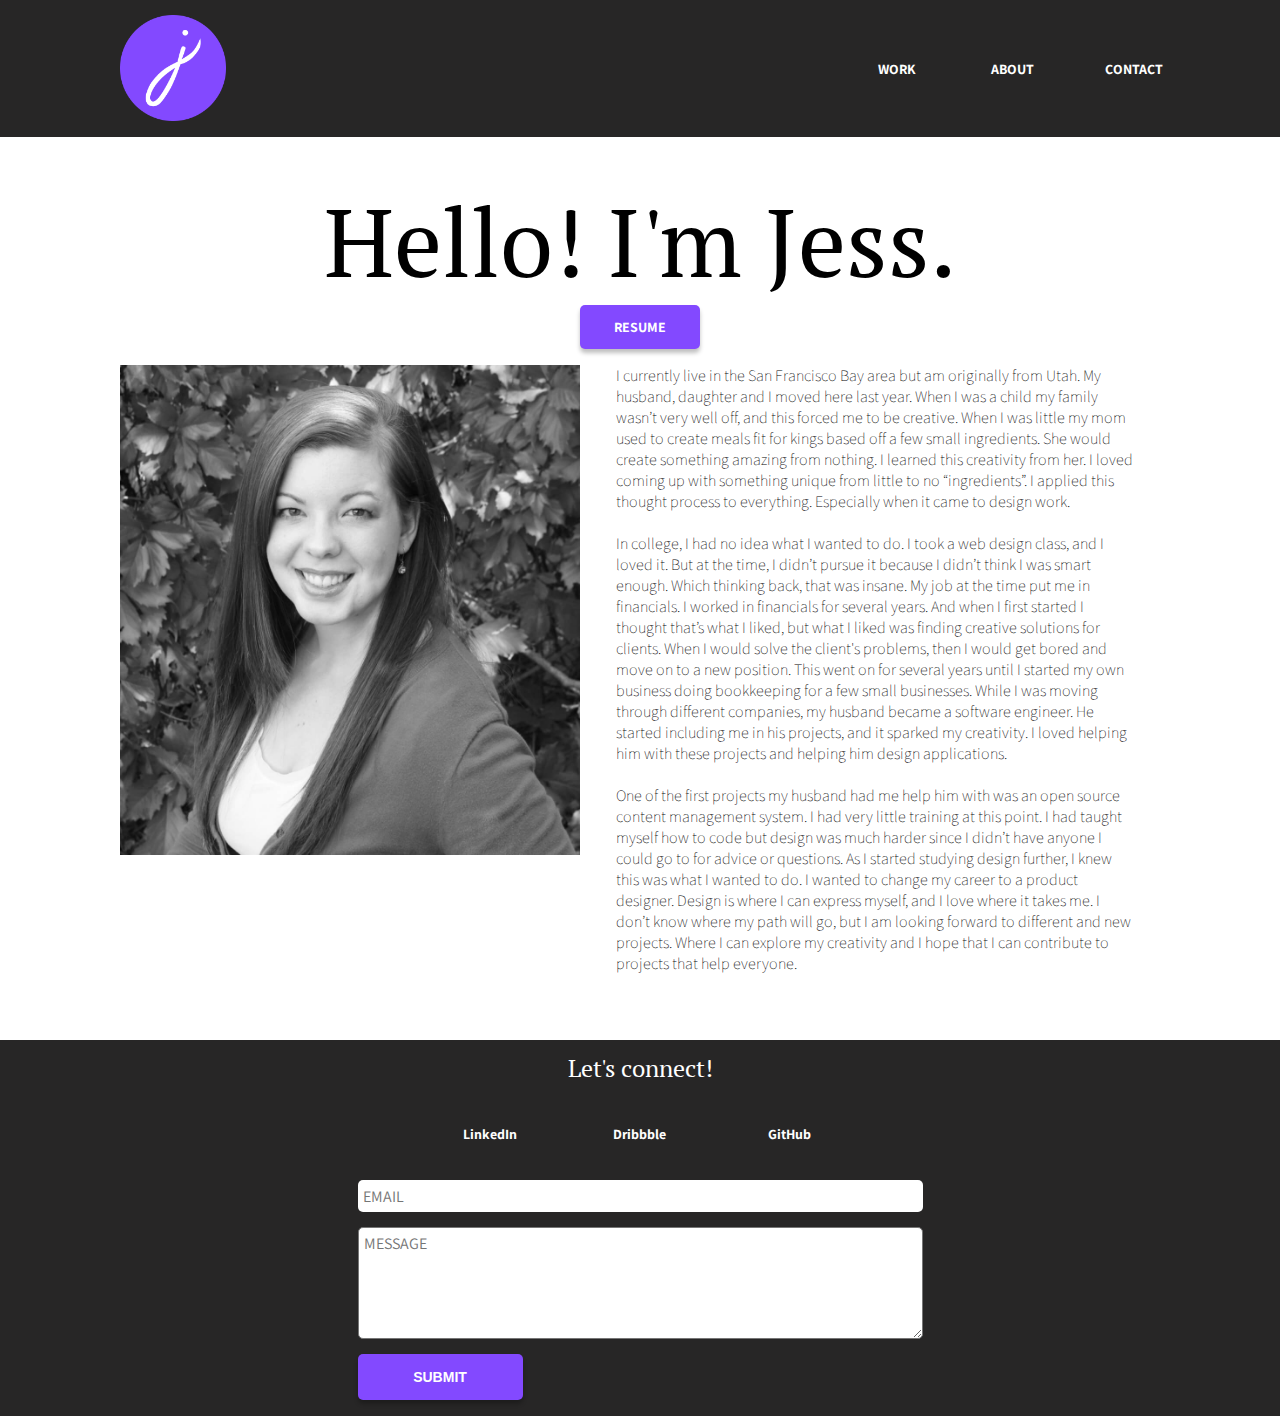
==== about.html @ f7611811 "Add changes from assessment review" ====
<!DOCTYPE html>
<html lang="en" dir="ltr">

<head>
  <meta charset="utf-8">
  <title>About | Jessica Bradford</title>
  <meta name="viewport" content="width=device-width, initial-scale=1">
  <link rel="stylesheet" type="text/css" href="css/reset.css">
  <link rel="stylesheet" type="text/css" href="css/style.css">
  <!--Fonts-->
  <link href="https://fonts.googleapis.com/css?family=Assistant:300,400,700|PT+Serif:400,700&display=swap"
    rel="stylesheet">
  <!--Font Awesome-->
  <link rel="stylesheet" href="https://use.fontawesome.com/releases/v5.8.1/css/all.css"
    integrity="sha384-50oBUHEmvpQ+1lW4y57PTFmhCaXp0ML5d60M1M7uH2+nqUivzIebhndOJK28anvf" crossorigin="anonymous">
</head>

<body>
  <header class="center">
    <div class="black-background">
      <nav class="black-background top-menu white-font">
        <!-- mobile bar -->
        <a class="content tablet-content logo" href="home.html">
          <img class="logo-image" src="assets/J.png" alt="Jessica Bradford's logo" />
        </a>
        <div class="content menu-icon icons tablet-content white-font">
          <i class="fas fa-bars" aria-hidden="true"></i>
        </div>
        <!-- desktop bar/menu -->
        <ul class="desktop-menu white-font">
          <li><a class="white-font" href="home.html#featured-work">WORK</a></li>
          <li><a class="white-font" href="about.html">ABOUT</a></li>
          <li><a class="white-font" href="#contact">CONTACT</a></li>
        </ul>
        <!-- mobile menu -->
        <section class="menu black-background">
          <div class="menu-grid">
            <div class="closeBtn content tablet-content white-font">
              <i class="fas fa-times" aria-hidden="true"></i>
            </div>
            <ul class="content tablet-content menu-ul">
              <li class="menu-links"><a class="menu-links white-font" href="about.html">ABOUT</a></li>
              <li class="menu-links"><a class="menu-links white-font" href="#contact">CONTACT</a></li>
              <li class="menu-links"><a class="menu-links white-font" href="home.html#featured-work">WORK</a></li>
            </ul>
          </div>
        </section>
      </nav>
    </div>

    <section>
      <h1 class="h1-home">Hello! I'm Jess.</h1>
      <div class="auto button case-study-button">
      <a class="white-font" href="assets/Resume.pdf" target="_blank">RESUME</a>
    </div>
    </section>
  </header>
  <main class="about desktop-content main">
    <img class="about-img margin-top-bottom" src="assets/AboutPic.jpg" alt="picture of Jessica Bradford" />
    <section>
      <p class="content tablet-content margin-top-bottom">
        I currently live in the San Francisco Bay area but am originally from Utah. My husband, daughter and I moved
        here last year. When I was a child my family wasn’t very well off, and this forced me to be creative. When I was
        little my mom used to create meals fit for kings based off a few small ingredients. She would create something
        amazing from nothing. I learned this creativity from her. I loved coming up with something unique from little to
        no “ingredients”. I applied this thought process to everything. Especially when it came to design work.
        <br>
        <br>
        In college, I had no idea what I wanted to do. I took a web design class, and I loved it. But at the time, I
        didn’t pursue it because I didn’t think I was smart enough. Which thinking back, that was insane. My job at the
        time put me in financials. I worked in financials for several years. And when I first started I thought that’s
        what I liked, but what I liked was finding creative solutions for clients. When I would solve the client's
        problems, then I would get bored and move on to a new position. This went on for several years until I started
        my own business doing bookkeeping for a few small businesses. While I was moving through different companies, my
        husband became a software engineer. He started including me in his projects, and it sparked my creativity. I
        loved helping him with these projects and helping him design applications.
        <br>
        <br>
        One of the first projects my husband had me help him with was an open source content management system. I had
        very little training at this point. I had taught myself how to code but design was much harder since I didn’t
        have anyone I could go to for advice or questions. As I started studying design further, I knew this was what I
        wanted to do. I wanted to change my career to a product designer. Design is where I can express myself, and I
        love where it takes me. I don’t know where my path will go, but I am looking forward to different and new
        projects. Where I can explore my creativity and I hope that I can contribute to projects that help everyone.
      </p>
    </section>
  </main>
  <footer class="black-background footer-padding white-font">
    <h5>Let's connect!</h5>
    <nav id="contact">
      <ul class="content desktop-content tablet-content footer">
        <li>
          <a class="white-font" href="https://www.linkedin.com/in/jessbradford/" target="_blank">
            <i class="fab fa-linkedin icons" aria-hidden="true"></i>
            <a class="mobile white-font" href="https://www.linkedin.com/in/jessbradford/" target="_blank">LinkedIn</a>
          </a>
        </li>
        <li>
          <a class="white-font" href="https://dribbble.com/jbradford2220" target="_blank">
            <i class="fab fa-dribbble-square icons" aria-hidden="true"></i>
            <a class="mobile white-font" href="https://dribbble.com/jbradford2220" target="_blank">Dribbble</a>
          </a>
        </li>
        <li>
          <a class="white-font" href="https://github.com/jessbradford" target="_blank">
            <i class="fab fa-github-square icons" aria-hidden="true"></i>
            <a class="mobile white-font" href="https://github.com/jessbradford" target="_blank">GitHub</a>
          </a>
        </li>
      </ul>
    </nav>
    <form class="form" method="POST" action="https://formspree.io/bradfordjess13@gmail.com">
      <input class="email" type="email" name="email" placeholder="EMAIL">
      <textarea class="message" name="message" placeholder="MESSAGE"></textarea>
      <button class="button button-width white-font" type="submit">SUBMIT</button>
    </form>
  </footer>

  <!-- Scripts -->
  <script src="https://code.jquery.com/jquery-2.1.3.min.js"></script>
  <script src="menu.js"></script>
  <!-- Global site tag (gtag.js) - Google Analytics -->
  <script async src="https://www.googletagmanager.com/gtag/js?id=UA-144131449-1"></script>
  <script>
    window.dataLayer = window.dataLayer || [];
    function gtag() { dataLayer.push(arguments); }
    gtag('js', new Date());

    gtag('config', 'UA-144131449-1');
  </script>
</body>

</html>
---- css/style.css ----
/* Case studies Styling */
@media (min-width: 1025px) {
  .case-study-main-grid {
    grid-template-rows: 285px 300px 475px 617px 782px 400px 312px 880px 1108px 700px 453px
  }
  .clickable-prototype {
    display: grid;
    grid-template-columns: 50% 50%;
    justify-items: center;
  }
  .clickable-prototype-img {
    width: 100%;
  }
  .conclusion {
    padding: 35px;
  }
  .font-grid {
    justify-content: center;
  }
  .logo-progression {
    grid-template-columns: 25% 25% 25% 25%;
    justify-self: center;
  }
  .logo-progression-ind {
    height: 215px;
    width: 169px;
  }
  .palette {
    grid-template-columns: 17% 17% 17% 17% 17% 17%;
    justify-self: center;
  }
  .persona {
    justify-items: center;
    align-items: center;
  }
  .survey-img {
    height: 280px;
  }
  .tri {
    display: grid;
    grid-template-columns: 30% 5% 30% 5% 30%;
    justify-content: center;
  }
  .tri-grid {
    justify-items: center;
    align-content: center;
  }
  .user-flow-img {
    height: 272px;
    width: 466px;
  }
  .vertical-divider {
    align-self: center;
    height: 225px;
    justify-self: center;
    border-left: 1px solid #C0BEC3;
  }
  .persona-divider {
    height: 520px;
  }
  .wireframe-img {
    height: 552px;
    justify-self: center;
    width: 836px;
  }
}
@media(min-width: 500px) and (max-width: 1024px) {
  .case-study-main-grid {
    grid-template-rows: 244px 243px 560px 1060px 1433px 400px 312px 630px 1108px 920px 525px;
  }
  .clickable-prototype-img {
    height: 291px;
    width: 466px;
  }
  .wireframe-img {
    width: 500px;
  }
}
@media(min-width: 320px) and (max-width: 499px) {
  .case-study-main-grid {
    grid-template-rows: 312px 359px 818px 1099px 1810px 355px 515px 800px 1268px 1020px 715px
  }
  .clickable-prototype-img {
    width: 100%;
  }  
  #survey {
    grid-template-rows: 20% 121%;
    justify-items: center;
  }
  #user-flow {
    grid-template-rows: 44% 40%;
  }
  .wireframe-img {
    width: 100%;
  }
}
@media (min-width: 320px) and (max-width: 1024px) {
  .clickable-prototype {
    display: grid;
    grid-gap: 16px;
  }
  .logo-progression {
    grid-template-columns: 50% 50%;
  }
  .logo-progression-ind {
    height: 170px;
    width: 141px;
  }
  .palette {
    grid-template-columns: 33.3% 33.3% 33.3%;
  }
  .survey-img {
    height: 266px;
    width: 100%;
    max-width: 415px;
    margin-right: auto;
    margin-left: auto;
    display: grid;
  }
  .tri {
    display: grid;
    grid-gap: 16px;
  }
  .user-flow-img {
    width: 100%;
  }
}

.branding {
  justify-self: center;
}

.case-study-main-grid {
  align-items: center;
  display: grid;
  grid-template-columns: 100%;
}

.circle {
  border-radius: 50%;
  display: inline-block;
  height: 80px;
  width: 80px;
}

.font-grid {
  display: grid;
  grid-template-columns: 91px 91px;
}

.logo-progression {
  background-color: #fff;
  display: grid;
}

.palette {
  display: grid;
  grid-gap: 8px;
}

.rectangle {
  height: 80px;
  width: 11px;
  display: inline-block;
  justify-self: end;
  align-self: center;
}

/** Collab Case Study **/
@media(min-width: 1025px) {
  .collab-font-sample {
    justify-self: center;
  }
  .collab-font-size {
    font-size: 96px;
  }
}

@media(min-width: 320px) and (max-width: 1024px) {
  .collab-font-size {
    font-size: 80px;
  }
}

.collab-blue {
  background-color: #0277BD;
}

.collab-font {
  font-family: 'Roboto', sans-serif;
}

.collab-italic {
  font-style: italic;
}

.collab-bold {
  font-weight: bold;
}

.collab-bold-italic {
  font-weight: bold;
  font-style: italic;
}

.collab-font-sample {
  display: grid;
  grid-template-columns: 15% 50%;
  grid-template-rows: 80px;
  grid-column-gap: 16px;
}

.collab-green {
  background-color: #17A45F;
}

.collab-grey {
  background-color: #4B4C4D;
}

.collab-lightGrey {
  background-color: #DCDCDC;
}

.collab-red {
  background-color: #DD2C00;
}

.collab-white {
  background-color: #F9FDFF;
}

/** Colors **/

.black-background {
  background-color: #272626;
}

.black-font {
  color: #000;
}

.grey-background {
  background-color: #C0BEC3;
}

.white-font {
  color: #fff;
}

/* Menu */

@media (min-width: 1025px) {
  .about {
    display: grid;
    grid-template-columns: 496px 50%;
    grid-row-gap: 55px;
  }
  .about-img {
    width: 460px;
  }
  .desktop-menu {
    display: grid;
    grid-template-columns: 33% 33% 33%;
    grid-gap: 50%;
    justify-self: end;
    margin-right: 147px;
  }
  .menu-icon {
    display: none;
  }
}

@media (min-width: 500px) {
  .mobile {
    display: inline;
  }
}

@media (min-width: 320px) and (max-width: 499px) {
  .mobile {
    display: none;
  }
}

@media (min-width: 320px) and (max-width: 1024px) {
  .desktop-menu {
    display: none;
  }
}

.closeBtn {
  align-self: center;
  font-size: 24px;
  justify-self: end;
  opacity: 0;
  width: 24px;
  z-index: 799;
}

.enableBtn {
  opacity: 1;
}

.menu {
  display: none;
  z-index: 799;
}

.menu-grid {
  display: grid;
  grid-template-rows: 62px 126px;
  grid-template-columns: 100%;
  justify-content: center;
}

.menu-icon {
  opacity: 1;
  z-index: 999;
}

.disBtn{
  opacity: 0;
}

.menu-icon:hover {
  font-size: 26px;
}

.menu-links {
  font-size: 20px;
  font-weight: bold;
  margin-top: 42px;
  text-align: center;
}

.menu-ul {
  justify-self: center;
}

.showMenu{
  display: block;
  height: 100%;
  position: fixed;
  width: 100%;
}

/** Structure **/
@media (min-width: 1025px) {
  .auto {
    margin: auto;
  }
  .case-study-desc {
    margin: 0;
    justify-items: left;
    align-items: center;
  }
  .desktop-content {
    margin-left: 120px;
    margin-right: 120px;
  }
  .desktop-word {
    max-width: 600px;
  }
  .desktop-text-center {
    text-align: center;
  }
  .desktop-left {
    justify-items: left;
  }
  .desktop-stretch {
    align-self: stretch;
    align-items: center;
  }
  .footer {
    width: 450px;
  }
  .home-header {
    height: 470px;
  }
  .featured {
    text-align: left;
  }
  .featured-work {
    align-items: center;
    grid-template-columns: 466px 43%;
    grid-gap: 12px;
    justify-content: start;
    margin-left: 120px;
    margin-right: 120px;
    text-align: left;
  }
  .featured-work-image {
    height: 296px;
    width: 456px;
  }
  .form {
    width: 565px;
  }
  .footer-about {
    width: 100%;
    bottom: 0;
  }
  .logo-image {
    width: 106px;
  }
  .logo {
    margin: 0;
  }
  .main {
    margin-bottom: 50px;
  }
  .top-menu {
    height: 137px;
    margin-right: 120px;
    margin-left: 120px;
  }
  .work-container {
    display: grid;
    height: 358px;
  }
}

@media (min-width: 499px) {
  .survey {
    display: grid;
    grid-template-columns: 47% 39%;
    grid-gap: 16px;
    align-items: center;
    justify-content: center;
  }
  .survey-desc {
    justify-items: left;
    display: grid;
    grid-gap: 16px;
  }
}

@media (min-width: 500px) and (max-width: 1024px) {
  .about-img {
    width: 420px;
    margin-left: auto;
    margin-right: auto;
    justify-self: center;
    display: grid;
    margin-top: 30px;
  }
  .auto {
    margin: auto;
  }
  .desktop-left {
    justify-items: left;
  }
  .featured {
    text-align: left;
  }
  .featured-work {
    align-items: center;
    grid-template-columns: 319px 46%;
    grid-gap: 12px;
    justify-content: start;
    margin-left: 45px;
    margin-right: 45px;
    text-align: left;
    height: 325px;
  }
  .featured-work-image {
    height: 220px;
    width: 318px;
    justify-self: center;
  }
  .form {
    width: 530px;
  }
  .tablet-content {
    margin-left: 45px;
    margin-right: 45px;
  }
}

@media (min-width: 320px) and (max-width: 500px) {
  .about-img {
    width: 337px;
    justify-self: center;
    display: grid;
    margin: auto;
  }
  .button {
    margin: auto;
  }
  .featured-work {
    height: 487px;
    align-items: center;
    grid-template-rows: 196px 291px;
  }
  .featured-work-image {
    height: 196px;
    width: 100%;
    max-width: 415px;
    justify-self: center;
  }
  .form {
    width: 315px;;
  }
  .stretch-center {
    align-content: center;
    align-self: stretch;
    justify-items: center;
  }
  .content {
    margin-left: 42px;
    margin-right: 42px;
  }
}

@media (min-width: 320px) and (max-width: 1024px) {
  .footer {
    width: 274px;
  }
  .home-header {
    height: 305px;
  }
  .logo-image {
    width: 47px;
  }
  .top-menu {
    height: 62px;
  }
  .main {
    margin-bottom: 50px;
  }
  .stretch-center {
    align-content: center;
    align-self: stretch;
    justify-items: center;
  }
}

body {
  font-family: 'Assistant', sans-serif;
}

.button {
  background-color: #8349FF;
  border-radius: 5px;
  padding-top: 15px;
  padding-bottom: 15px;
  box-shadow: 0px 4px 4px #00000040;
  border: none;
  font-size: 14px;
  font-weight: bold;
}

.button:hover {
  background-color: #6834D7;
  font-size: 16px;
}

.button-width{
  width: 165px;
}

.case-study-button {
  width: 120px;
}

.wide-button {
  width: 193px;
}

.center {
  text-align: center;
}

.featured-work {
  display: grid;
}

.footer {    
  display: grid;
  grid-template-columns: 33.33% 33.33% 33.33%;
  align-items: center;
  height: 60px;
  justify-items: center;
}

.footer-padding {
  display: grid;
  grid-gap: 20px;
  justify-content: center;
  padding-bottom: 16px;
  padding-top: 16px;
}

.form {
  display: grid;
  grid-gap: 15px;
  justify-self: center;
}

.email {
  height: 30px;
  font-size: 16px;
  padding-left: 5px;
  border-radius: 5px;
  border: none;
  font-family: 'Assistant', sans-serif;
}

.message {
  height: 100px;
  font-size: 16px;
  padding: 5px;
  border-radius: 5px;
  font-family: 'Assistant', sans-serif;
}

.home-header {
  background-image: url("../assets/portfoliobackground.jpg");
  background-size: cover;
  background-position: bottom;
  text-shadow: 2px 0px 4px #00000070;
}

.icons {
  font-size: 24px;
  justify-self: end;
  width: 24px;
}

.img-shadow {
  box-shadow: 0px 4px 4px #00000040;
}

.logo {
  justify-self: start;
}

.margin-top-bottom {
  margin-top: 16px;
  margin-bottom: 16px;
}

.stretch-center {
  display: grid;
  grid-row-gap: 16px;
}

.self-center {
  justify-self: center;
}

.top-menu {
  display: grid;
  grid-template-columns: 50% 50%;
  align-items: center;
}

ul {
  font-weight: 100;
  justify-self: center;
}

.ul-persona {
  justify-self: start;
}

/** Typography **/
@media (min-width: 1025px) {
  h1 {
    font-size: 96px;
  }
  .h1-home {
    margin-top: 56px;
  }
  h4 {
    font-size: 34px;
  }
  h5 {
    font-size: 24px;
  }
  h6 {
    font-size: 20px;
  }
}

@media (min-width: 320px) and (max-width: 1025px) {
  h1 {
    font-size: 42px;
  }
  .h1-home {
    margin-top: 32px;
  }
  h4 {
    font-size: 30px;
  }
  h5 {
    font-size: 24px;
  }
  h6 {
    font-size: 16px;
  }
}

a {
  font-size: 14px;
  font-weight: bold;
  text-decoration: none;
}

a:hover{
  font-size: 15px;
}

.bold {
  font-weight: bold;
}

.h1-case-study {
  margin-top: 12px;
}

.h1-home {
  margin-bottom: 16px;
}

h1, h2, h3, h4, h5 {
  font-family: 'PT Serif', serif;
  text-align: center;
}

h6 {
  font-weight: bold;
}

.h6-case-study {
  margin-bottom: 7px;
}

p {
  font-size: 16px;
  font-weight: 100;
  line-height: 21px;
}

.bold {
  font-weight: bold;
}

.left {
  text-align: left;
}
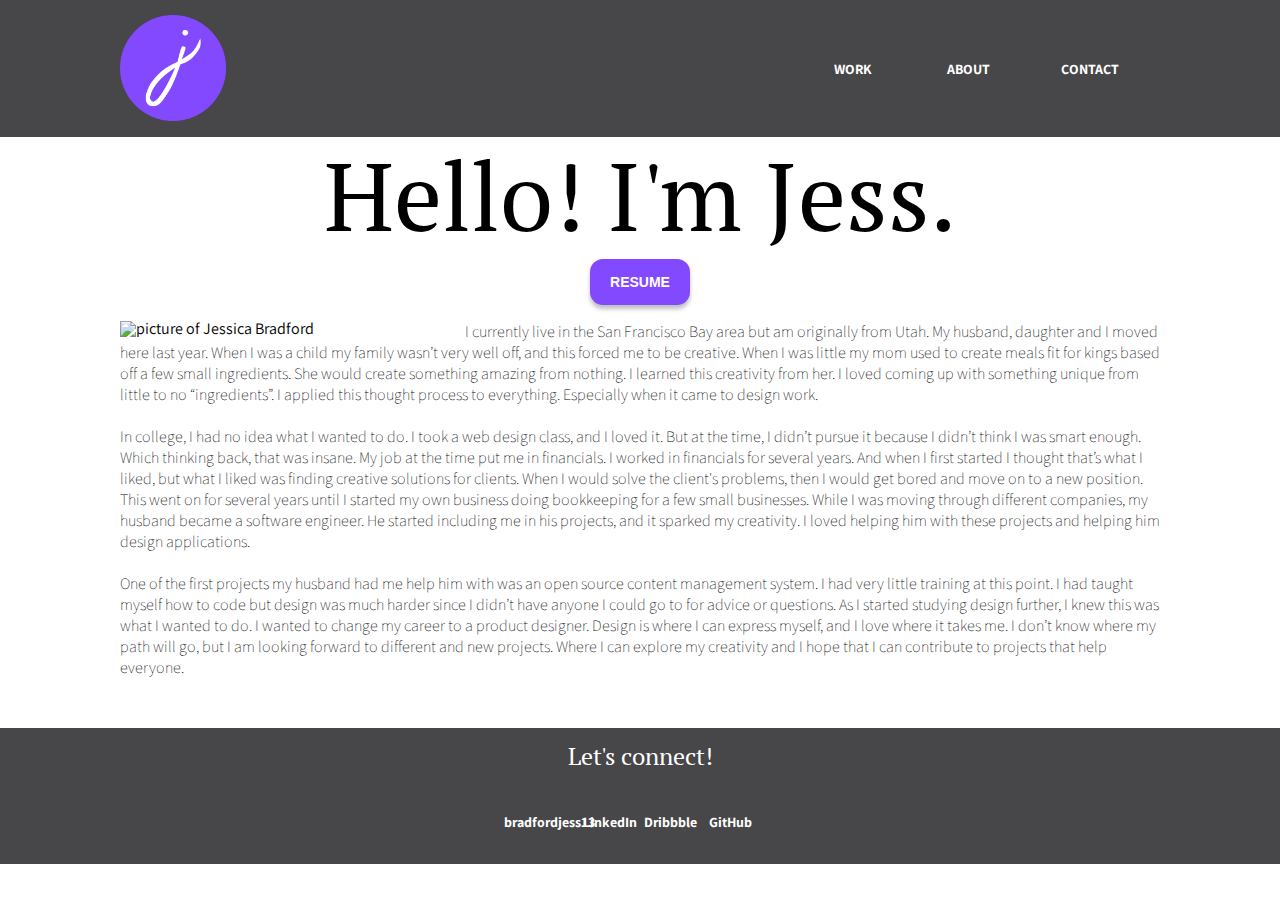
==== commit e68e7666: "Add different background to menu, style about page, fix margin errors" ====
--- a/about.html
+++ b/about.html
@@ -30,10 +30,10 @@
         <ul class="desktop-menu white-font">
           <li><a class="white-font" href="home.html#featured-work">WORK</a></li>
           <li><a class="white-font" href="about.html">ABOUT</a></li>
-          <li><a class="white-font" href="#contact">CONTACT</a></li>
+          <li><a class="white-font" href="#contact" id="contact-link">CONTACT</a></li>
         </ul>
         <!-- mobile menu -->
-        <section class="menu black-background">
+        <section class="menu menu-background">
           <div class="menu-grid">
             <div class="closeBtn content tablet-content white-font">
               <i class="fas fa-times" aria-hidden="true"></i>
@@ -50,15 +50,12 @@
 
     <section>
       <h1 class="h1-home">Hello! I'm Jess.</h1>
-      <div class="auto button case-study-button">
-      <a class="white-font" href="assets/Resume.pdf" target="_blank">RESUME</a>
-    </div>
+      <button class="button white-font" href="assets/Resume.pdf" target="_blank">RESUME</button>
     </section>
   </header>
-  <main class="about desktop-content main">
-    <img class="about-img margin-top-bottom" src="assets/AboutPic.jpg" alt="picture of Jessica Bradford" />
-    <section>
-      <p class="content tablet-content margin-top-bottom">
+  <main class="desktop-content tablet-content main">
+    <img class="about about-img" src="assets/AboutPic.png" alt="picture of Jessica Bradford" />
+      <p class="content margin-top-bottom">
         I currently live in the San Francisco Bay area but am originally from Utah. My husband, daughter and I moved
         here last year. When I was a child my family wasn’t very well off, and this forced me to be creative. When I was
         little my mom used to create meals fit for kings based off a few small ingredients. She would create something
@@ -83,12 +80,18 @@
         love where it takes me. I don’t know where my path will go, but I am looking forward to different and new
         projects. Where I can explore my creativity and I hope that I can contribute to projects that help everyone.
       </p>
-    </section>
   </main>
-  <footer class="black-background footer-padding white-font">
+  <footer class="footer-about black-background footer-padding white-font" id="contact">
     <h5>Let's connect!</h5>
-    <nav id="contact">
+    <nav>
       <ul class="content desktop-content tablet-content footer">
+        <li>
+          <a class="white-font" href="mailto:bradfordjess13@gmail.com?subject=Design%20Inquiry" target="_blank">
+            <i class="fas fa-envelope-square icons" aria-hidden="true"></i>
+            <a class="mobile white-font" href="mailto:bradfordjess13@gmail.com?subject=Design%20Inquiry"
+              target="_blank">bradfordjess13</a>
+          </a>
+        </li>
         <li>
           <a class="white-font" href="https://www.linkedin.com/in/jessbradford/" target="_blank">
             <i class="fab fa-linkedin icons" aria-hidden="true"></i>
@@ -109,16 +112,12 @@
         </li>
       </ul>
     </nav>
-    <form class="form" method="POST" action="https://formspree.io/bradfordjess13@gmail.com">
-      <input class="email" type="email" name="email" placeholder="EMAIL">
-      <textarea class="message" name="message" placeholder="MESSAGE"></textarea>
-      <button class="button button-width white-font" type="submit">SUBMIT</button>
-    </form>
   </footer>
 
   <!-- Scripts -->
   <script src="https://code.jquery.com/jquery-2.1.3.min.js"></script>
   <script src="menu.js"></script>
+  <script src="scroll.js"></script>
   <!-- Global site tag (gtag.js) - Google Analytics -->
   <script async src="https://www.googletagmanager.com/gtag/js?id=UA-144131449-1"></script>
   <script>
--- a/css/style.css
+++ b/css/style.css
@@ -1,18 +1,11 @@
 /* Case studies Styling */
 @media (min-width: 1025px) {
   .case-study-main-grid {
-    grid-template-rows: 285px 300px 475px 617px 782px 400px 312px 880px 1108px 700px 453px
-  }
-  .clickable-prototype {
-    display: grid;
-    grid-template-columns: 50% 50%;
-    justify-items: center;
+    grid-template-rows: 244px 243px 410px 617px 782px 400px 312px 822px 1030px 555px 410px;
   }
   .clickable-prototype-img {
-    width: 100%;
-  }
-  .conclusion {
-    padding: 35px;
+    height: 291px;
+    width: 466px;
   }
   .font-grid {
     justify-content: center;
@@ -66,11 +59,7 @@
 }
 @media(min-width: 500px) and (max-width: 1024px) {
   .case-study-main-grid {
-    grid-template-rows: 244px 243px 560px 1060px 1433px 400px 312px 630px 1108px 920px 525px;
-  }
-  .clickable-prototype-img {
-    height: 291px;
-    width: 466px;
+    grid-template-rows: 244px 243px 430px 1060px 1433px 400px 312px 630px 1108px 514px 460px;
   }
   .wireframe-img {
     width: 500px;
@@ -78,27 +67,24 @@
 }
 @media(min-width: 320px) and (max-width: 499px) {
   .case-study-main-grid {
-    grid-template-rows: 312px 359px 818px 1099px 1810px 355px 515px 800px 1268px 1020px 715px
-  }
-  .clickable-prototype-img {
-    width: 100%;
-  }  
+    grid-template-rows: 312px 359px 750px 1060px 1745px 324px 430px 427px 1268px 745px 677px;
+  }
   #survey {
     grid-template-rows: 20% 121%;
     justify-items: center;
   }
   #user-flow {
-    grid-template-rows: 44% 40%;
+    grid-template-rows: 30% 40%;
   }
   .wireframe-img {
-    width: 100%;
+    width: 277px;
   }
 }
 @media (min-width: 320px) and (max-width: 1024px) {
-  .clickable-prototype {
-    display: grid;
-    grid-gap: 16px;
-  }
+  .clickable-prototype-img {
+    height: 173px;
+    width: 277px;
+  }  
   .logo-progression {
     grid-template-columns: 50% 50%;
   }
@@ -110,9 +96,10 @@
     grid-template-columns: 33.3% 33.3% 33.3%;
   }
   .survey-img {
-    height: 266px;
-    width: 100%;
+    height: 212px;
+    width: 75%;
     max-width: 415px;
+    margin-bottom: 16px;
     margin-right: auto;
     margin-left: auto;
     display: grid;
@@ -122,12 +109,13 @@
     grid-gap: 16px;
   }
   .user-flow-img {
-    width: 100%;
+    height: 170px;
+    width: 281px;
   }
 }
 
 .branding {
-  justify-self: center;
+  justify-self: start;
 }
 
 .case-study-main-grid {
@@ -141,6 +129,7 @@
   display: inline-block;
   height: 80px;
   width: 80px;
+  box-shadow: 0px 4px 4px #C0BEC3;
 }
 
 .font-grid {
@@ -156,6 +145,12 @@
 .palette {
   display: grid;
   grid-gap: 8px;
+}
+
+
+.project-header {
+  justify-items: center;
+  display: grid;
 }
 
 .rectangle {
@@ -233,7 +228,7 @@
 /** Colors **/
 
 .black-background {
-  background-color: #272626;
+  background-color: #474648;
 }
 
 .black-font {
@@ -251,20 +246,14 @@
 /* Menu */
 
 @media (min-width: 1025px) {
-  .about {
-    display: grid;
-    grid-template-columns: 496px 50%;
-    grid-row-gap: 55px;
-  }
+  
   .about-img {
-    width: 460px;
+    width: 325px;
   }
   .desktop-menu {
     display: grid;
     grid-template-columns: 33% 33% 33%;
     grid-gap: 50%;
-    justify-self: end;
-    margin-right: 147px;
   }
   .menu-icon {
     display: none;
@@ -272,6 +261,10 @@
 }
 
 @media (min-width: 500px) {
+  .about {
+    float: left;
+    margin-right: 20px;
+  }
   .mobile {
     display: inline;
   }
@@ -359,9 +352,6 @@
     margin-left: 120px;
     margin-right: 120px;
   }
-  .desktop-word {
-    max-width: 600px;
-  }
   .desktop-text-center {
     text-align: center;
   }
@@ -372,30 +362,14 @@
     align-self: stretch;
     align-items: center;
   }
-  .footer {
-    width: 450px;
-  }
   .home-header {
-    height: 470px;
+    height: 465px;
+  }
+  .img-shadow {
+    box-shadow: 0px 4px 4px #00000040;
   }
   .featured {
     text-align: left;
-  }
-  .featured-work {
-    align-items: center;
-    grid-template-columns: 466px 43%;
-    grid-gap: 12px;
-    justify-content: start;
-    margin-left: 120px;
-    margin-right: 120px;
-    text-align: left;
-  }
-  .featured-work-image {
-    height: 296px;
-    width: 456px;
-  }
-  .form {
-    width: 565px;
   }
   .footer-about {
     width: 100%;
@@ -403,6 +377,9 @@
   }
   .logo-image {
     width: 106px;
+  }
+  .j-white-logo {
+    width: 55px;
   }
   .logo {
     margin: 0;
@@ -421,13 +398,23 @@
   }
 }
 
-@media (min-width: 499px) {
+@media (min-width: 500px) {
+  .featured-work {
+    align-items: center;
+    grid-template-columns: 45% 55%;
+    grid-gap: 12px;
+    height: 310px;
+    margin-left: 120px;
+    margin-right: 120px;
+  }
+  .featured-work-image {
+    width: 100%;
+  }
   .survey {
     display: grid;
-    grid-template-columns: 47% 39%;
+    grid-template-columns: 46% 50%;
     grid-gap: 16px;
     align-items: center;
-    justify-content: center;
   }
   .survey-desc {
     justify-items: left;
@@ -438,12 +425,7 @@
 
 @media (min-width: 500px) and (max-width: 1024px) {
   .about-img {
-    width: 420px;
-    margin-left: auto;
-    margin-right: auto;
-    justify-self: center;
-    display: grid;
-    margin-top: 30px;
+    width: 300px;
   }
   .auto {
     margin: auto;
@@ -453,24 +435,6 @@
   }
   .featured {
     text-align: left;
-  }
-  .featured-work {
-    align-items: center;
-    grid-template-columns: 319px 46%;
-    grid-gap: 12px;
-    justify-content: start;
-    margin-left: 45px;
-    margin-right: 45px;
-    text-align: left;
-    height: 325px;
-  }
-  .featured-work-image {
-    height: 220px;
-    width: 318px;
-    justify-self: center;
-  }
-  .form {
-    width: 530px;
   }
   .tablet-content {
     margin-left: 45px;
@@ -480,10 +444,11 @@
 
 @media (min-width: 320px) and (max-width: 500px) {
   .about-img {
-    width: 337px;
+    width: 100%;
     justify-self: center;
     display: grid;
     margin: auto;
+    margin-top: 16px;
   }
   .button {
     margin: auto;
@@ -499,9 +464,6 @@
     max-width: 415px;
     justify-self: center;
   }
-  .form {
-    width: 315px;;
-  }
   .stretch-center {
     align-content: center;
     align-self: stretch;
@@ -514,14 +476,14 @@
 }
 
 @media (min-width: 320px) and (max-width: 1024px) {
-  .footer {
-    width: 274px;
-  }
   .home-header {
-    height: 305px;
+    height: 345px;
   }
   .logo-image {
     width: 47px;
+  }
+  .j-white-logo {
+    width: 28px;
   }
   .top-menu {
     height: 62px;
@@ -542,29 +504,61 @@
 
 .button {
   background-color: #8349FF;
-  border-radius: 5px;
-  padding-top: 15px;
-  padding-bottom: 15px;
-  box-shadow: 0px 4px 4px #00000040;
+  border-radius: 13px;
   border: none;
   font-size: 14px;
   font-weight: bold;
+  padding-top: 15px;
+  padding-bottom: 15px;
+  width: 100px;
+  box-shadow: 0px 4px 4px #00000040;
 }
 
 .button:hover {
   background-color: #6834D7;
-  font-size: 16px;
+  font-size: 15px;
+}
+
+.button-resume {
+  background-color: #474648;
+}
+
+.button-resume:hover {
+  background-color: #353435;
 }
 
 .button-width{
   width: 165px;
 }
 
+#button-top {
+  display: none;
+  position: fixed;
+  bottom: 20px;
+  right: 30px;
+  z-index: 99;
+  background-color: #8349FF;
+  cursor: pointer;
+  border-radius: 50%;
+  border: none;
+  display: inline-block;
+  height: 60px;
+  width: 60px;
+  box-shadow: 0px 4px 4px #474648;;
+}
+
+#button-top:hover {
+  background-color: #6834D7;
+  font-size: 15px;
+}
+
 .case-study-button {
   width: 120px;
 }
 
 .wide-button {
+  margin-bottom: 25px;
+  margin-top: 25px;
   width: 193px;
 }
 
@@ -576,62 +570,37 @@
   display: grid;
 }
 
-.footer {    
-  display: grid;
-  grid-template-columns: 33.33% 33.33% 33.33%;
+.footer {
+  display: grid;
+  grid-template-columns: 25% 25% 25% 25%;
   align-items: center;
   height: 60px;
   justify-items: center;
+  margin-top: 20px;
 }
 
 .footer-padding {
-  display: grid;
-  grid-gap: 20px;
-  justify-content: center;
   padding-bottom: 16px;
   padding-top: 16px;
 }
 
-.form {
-  display: grid;
-  grid-gap: 15px;
-  justify-self: center;
-}
-
-.email {
-  height: 30px;
-  font-size: 16px;
-  padding-left: 5px;
-  border-radius: 5px;
-  border: none;
-  font-family: 'Assistant', sans-serif;
-}
-
-.message {
-  height: 100px;
-  font-size: 16px;
-  padding: 5px;
-  border-radius: 5px;
-  font-family: 'Assistant', sans-serif;
-}
-
 .home-header {
-  background-image: url("../assets/portfoliobackground.jpg");
-  background-size: cover;
-  background-position: bottom;
-  text-shadow: 2px 0px 4px #00000070;
-}
-
+  background: linear-gradient(63deg, #8349FF, #7305FF 70.71%);
+  background-image: url(../assets/Group.png);
+  background-size: 100% 190%;
+}
+.menu-background {
+  background: linear-gradient(63deg, #8349FF, #7305FF 70.71%);
+  background-image: url(../assets/Group.png);
+  background-size: 158% 232%;
+  opacity: 0.95;
+}
 .icons {
   font-size: 24px;
   justify-self: end;
   width: 24px;
 }
 
-.img-shadow {
-  box-shadow: 0px 4px 4px #00000040;
-}
-
 .logo {
   justify-self: start;
 }
@@ -659,10 +628,6 @@
 ul {
   font-weight: 100;
   justify-self: center;
-}
-
-.ul-persona {
-  justify-self: start;
 }
 
 /** Typography **/
@@ -671,16 +636,13 @@
     font-size: 96px;
   }
   .h1-home {
-    margin-top: 56px;
+    margin-top: 10px;
   }
   h4 {
     font-size: 34px;
   }
   h5 {
     font-size: 24px;
-  }
-  h6 {
-    font-size: 20px;
   }
 }
 
@@ -696,9 +658,6 @@
   }
   h5 {
     font-size: 24px;
-  }
-  h6 {
-    font-size: 16px;
   }
 }
 
@@ -730,6 +689,7 @@
 }
 
 h6 {
+  font-size: 20px;
   font-weight: bold;
 }
 
@@ -742,11 +702,3 @@
   font-weight: 100;
   line-height: 21px;
 }
-
-.bold {
-  font-weight: bold;
-}
-
-.left {
-  text-align: left;
-}
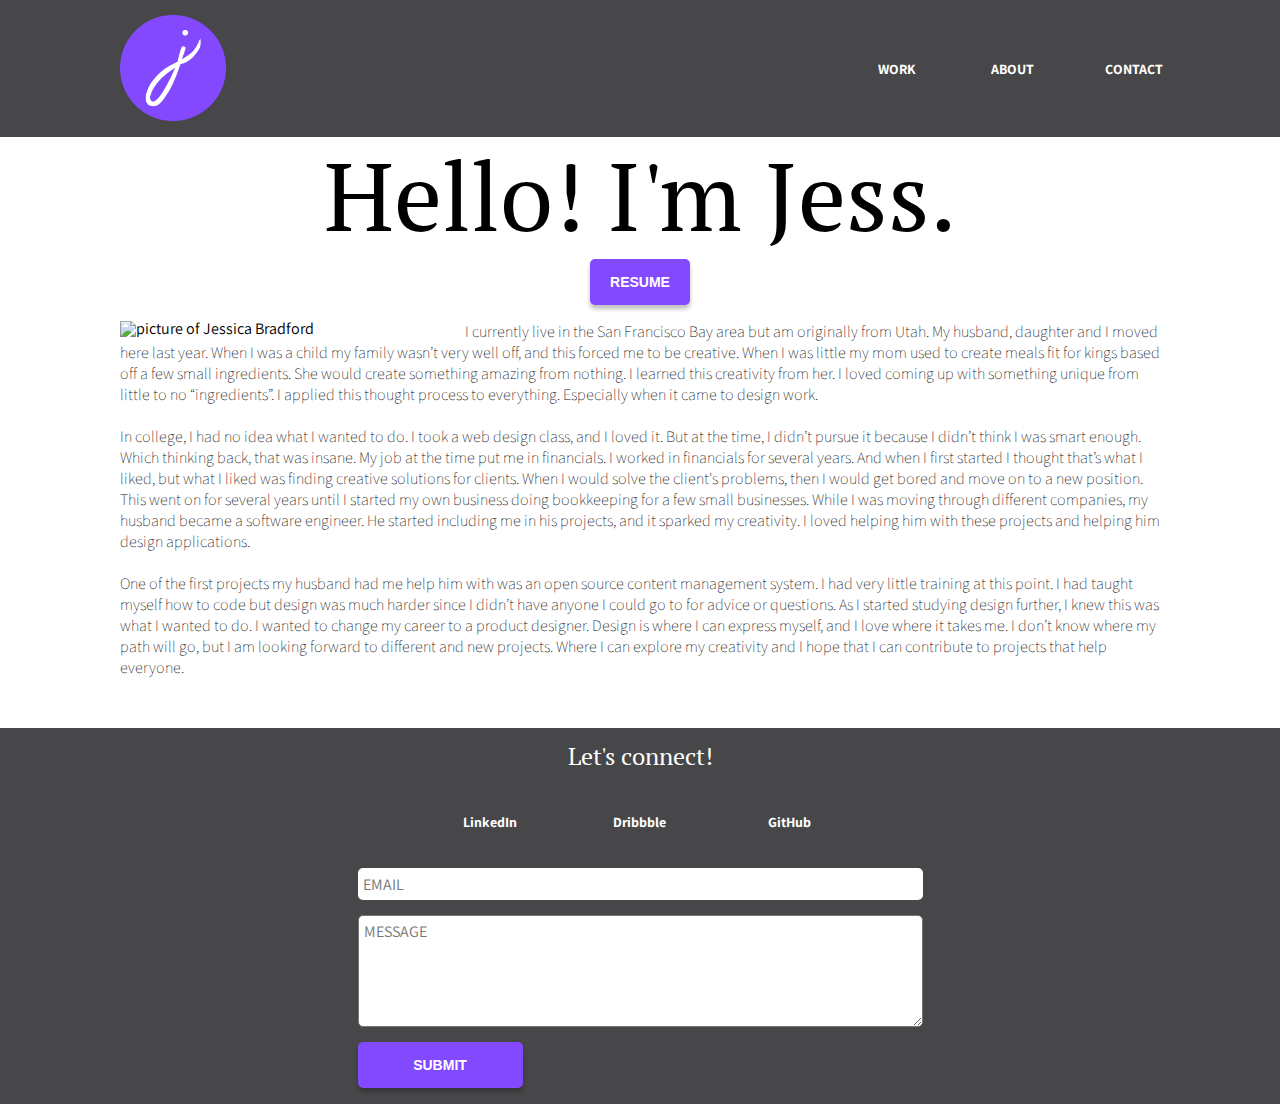
==== commit a74e2623: "Add different background to menu, style about page, fix margin errors" ====
--- a/about.html
+++ b/about.html
@@ -86,13 +86,6 @@
     <nav>
       <ul class="content desktop-content tablet-content footer">
         <li>
-          <a class="white-font" href="mailto:bradfordjess13@gmail.com?subject=Design%20Inquiry" target="_blank">
-            <i class="fas fa-envelope-square icons" aria-hidden="true"></i>
-            <a class="mobile white-font" href="mailto:bradfordjess13@gmail.com?subject=Design%20Inquiry"
-              target="_blank">bradfordjess13</a>
-          </a>
-        </li>
-        <li>
           <a class="white-font" href="https://www.linkedin.com/in/jessbradford/" target="_blank">
             <i class="fab fa-linkedin icons" aria-hidden="true"></i>
             <a class="mobile white-font" href="https://www.linkedin.com/in/jessbradford/" target="_blank">LinkedIn</a>
@@ -112,6 +105,11 @@
         </li>
       </ul>
     </nav>
+    <form class="form" method="POST" action="https://formspree.io/bradfordjess13@gmail.com">
+      <input class="email" type="email" name="email" placeholder="EMAIL">
+      <textarea class="message" name="message" placeholder="MESSAGE"></textarea>
+      <button class="button button-width white-font" type="submit">SUBMIT</button>
+    </form>
   </footer>
 
   <!-- Scripts -->
--- a/css/style.css
+++ b/css/style.css
@@ -1,11 +1,18 @@
 /* Case studies Styling */
 @media (min-width: 1025px) {
   .case-study-main-grid {
-    grid-template-rows: 244px 243px 410px 617px 782px 400px 312px 822px 1030px 555px 410px;
+    grid-template-rows: 285px 300px 475px 617px 782px 400px 312px 880px 1108px 700px 453px
+  }
+  .clickable-prototype {
+    display: grid;
+    grid-template-columns: 50% 50%;
+    justify-items: center;
   }
   .clickable-prototype-img {
-    height: 291px;
-    width: 466px;
+    width: 100%;
+  }
+  .conclusion {
+    padding: 35px;
   }
   .font-grid {
     justify-content: center;
@@ -59,7 +66,11 @@
 }
 @media(min-width: 500px) and (max-width: 1024px) {
   .case-study-main-grid {
-    grid-template-rows: 244px 243px 430px 1060px 1433px 400px 312px 630px 1108px 514px 460px;
+    grid-template-rows: 244px 243px 560px 1060px 1433px 400px 312px 630px 1108px 920px 525px;
+  }
+  .clickable-prototype-img {
+    height: 291px;
+    width: 466px;
   }
   .wireframe-img {
     width: 500px;
@@ -67,24 +78,27 @@
 }
 @media(min-width: 320px) and (max-width: 499px) {
   .case-study-main-grid {
-    grid-template-rows: 312px 359px 750px 1060px 1745px 324px 430px 427px 1268px 745px 677px;
-  }
+    grid-template-rows: 312px 359px 818px 1099px 1810px 355px 515px 800px 1268px 1020px 715px
+  }
+  .clickable-prototype-img {
+    width: 100%;
+  }  
   #survey {
     grid-template-rows: 20% 121%;
     justify-items: center;
   }
   #user-flow {
-    grid-template-rows: 30% 40%;
+    grid-template-rows: 44% 40%;
   }
   .wireframe-img {
-    width: 277px;
+    width: 100%;
   }
 }
 @media (min-width: 320px) and (max-width: 1024px) {
-  .clickable-prototype-img {
-    height: 173px;
-    width: 277px;
-  }  
+  .clickable-prototype {
+    display: grid;
+    grid-gap: 16px;
+  }
   .logo-progression {
     grid-template-columns: 50% 50%;
   }
@@ -109,13 +123,12 @@
     grid-gap: 16px;
   }
   .user-flow-img {
-    height: 170px;
-    width: 281px;
+    width: 100%;
   }
 }
 
 .branding {
-  justify-self: start;
+  justify-self: center;
 }
 
 .case-study-main-grid {
@@ -254,6 +267,8 @@
     display: grid;
     grid-template-columns: 33% 33% 33%;
     grid-gap: 50%;
+    justify-self: end;
+    margin-right: 147px;
   }
   .menu-icon {
     display: none;
@@ -352,6 +367,9 @@
     margin-left: 120px;
     margin-right: 120px;
   }
+  .desktop-word {
+    max-width: 600px;
+  }
   .desktop-text-center {
     text-align: center;
   }
@@ -362,14 +380,20 @@
     align-self: stretch;
     align-items: center;
   }
+  .footer {
+    width: 450px;
+  }
   .home-header {
     height: 465px;
   }
-  .img-shadow {
-    box-shadow: 0px 4px 4px #00000040;
+  .home-header {
+    height: 470px;
   }
   .featured {
     text-align: left;
+  }
+  .form {
+    width: 565px;
   }
   .footer-about {
     width: 100%;
@@ -412,9 +436,10 @@
   }
   .survey {
     display: grid;
-    grid-template-columns: 46% 50%;
+    grid-template-columns: 47% 39%;
     grid-gap: 16px;
     align-items: center;
+    justify-content: center;
   }
   .survey-desc {
     justify-items: left;
@@ -435,6 +460,9 @@
   }
   .featured {
     text-align: left;
+  }
+  .form {
+    width: 530px;
   }
   .tablet-content {
     margin-left: 45px;
@@ -464,6 +492,9 @@
     max-width: 415px;
     justify-self: center;
   }
+  .form {
+    width: 315px;;
+  }
   .stretch-center {
     align-content: center;
     align-self: stretch;
@@ -476,6 +507,9 @@
 }
 
 @media (min-width: 320px) and (max-width: 1024px) {
+  .footer {
+    width: 274px;
+  }
   .home-header {
     height: 345px;
   }
@@ -504,14 +538,14 @@
 
 .button {
   background-color: #8349FF;
-  border-radius: 13px;
+  border-radius: 5px;
+  padding-top: 15px;
+  padding-bottom: 15px;
+  box-shadow: 0px 4px 4px #00000040;
   border: none;
   font-size: 14px;
   font-weight: bold;
-  padding-top: 15px;
-  padding-bottom: 15px;
   width: 100px;
-  box-shadow: 0px 4px 4px #00000040;
 }
 
 .button:hover {
@@ -557,8 +591,6 @@
 }
 
 .wide-button {
-  margin-bottom: 25px;
-  margin-top: 25px;
   width: 193px;
 }
 
@@ -570,18 +602,43 @@
   display: grid;
 }
 
-.footer {
-  display: grid;
-  grid-template-columns: 25% 25% 25% 25%;
+.footer {    
+  display: grid;
+  grid-template-columns: 33.33% 33.33% 33.33%;
   align-items: center;
   height: 60px;
   justify-items: center;
-  margin-top: 20px;
 }
 
 .footer-padding {
+  display: grid;
+  grid-gap: 20px;
+  justify-content: center;
   padding-bottom: 16px;
   padding-top: 16px;
+}
+
+.form {
+  display: grid;
+  grid-gap: 15px;
+  justify-self: center;
+}
+
+.email {
+  height: 30px;
+  font-size: 16px;
+  padding-left: 5px;
+  border-radius: 5px;
+  border: none;
+  font-family: 'Assistant', sans-serif;
+}
+
+.message {
+  height: 100px;
+  font-size: 16px;
+  padding: 5px;
+  border-radius: 5px;
+  font-family: 'Assistant', sans-serif;
 }
 
 .home-header {
@@ -601,6 +658,10 @@
   width: 24px;
 }
 
+.img-shadow {
+  box-shadow: 0px 4px 4px #00000040;
+}
+
 .logo {
   justify-self: start;
 }
@@ -628,6 +689,10 @@
 ul {
   font-weight: 100;
   justify-self: center;
+}
+
+.ul-persona {
+  justify-self: start;
 }
 
 /** Typography **/
@@ -644,6 +709,9 @@
   h5 {
     font-size: 24px;
   }
+  h6 {
+    font-size: 20px;
+  }
 }
 
 @media (min-width: 320px) and (max-width: 1025px) {
@@ -658,6 +726,9 @@
   }
   h5 {
     font-size: 24px;
+  }
+  h6 {
+    font-size: 16px;
   }
 }
 
@@ -689,7 +760,6 @@
 }
 
 h6 {
-  font-size: 20px;
   font-weight: bold;
 }
 
@@ -702,3 +772,11 @@
   font-weight: 100;
   line-height: 21px;
 }
+
+.bold {
+  font-weight: bold;
+}
+
+.left {
+  text-align: left;
+}
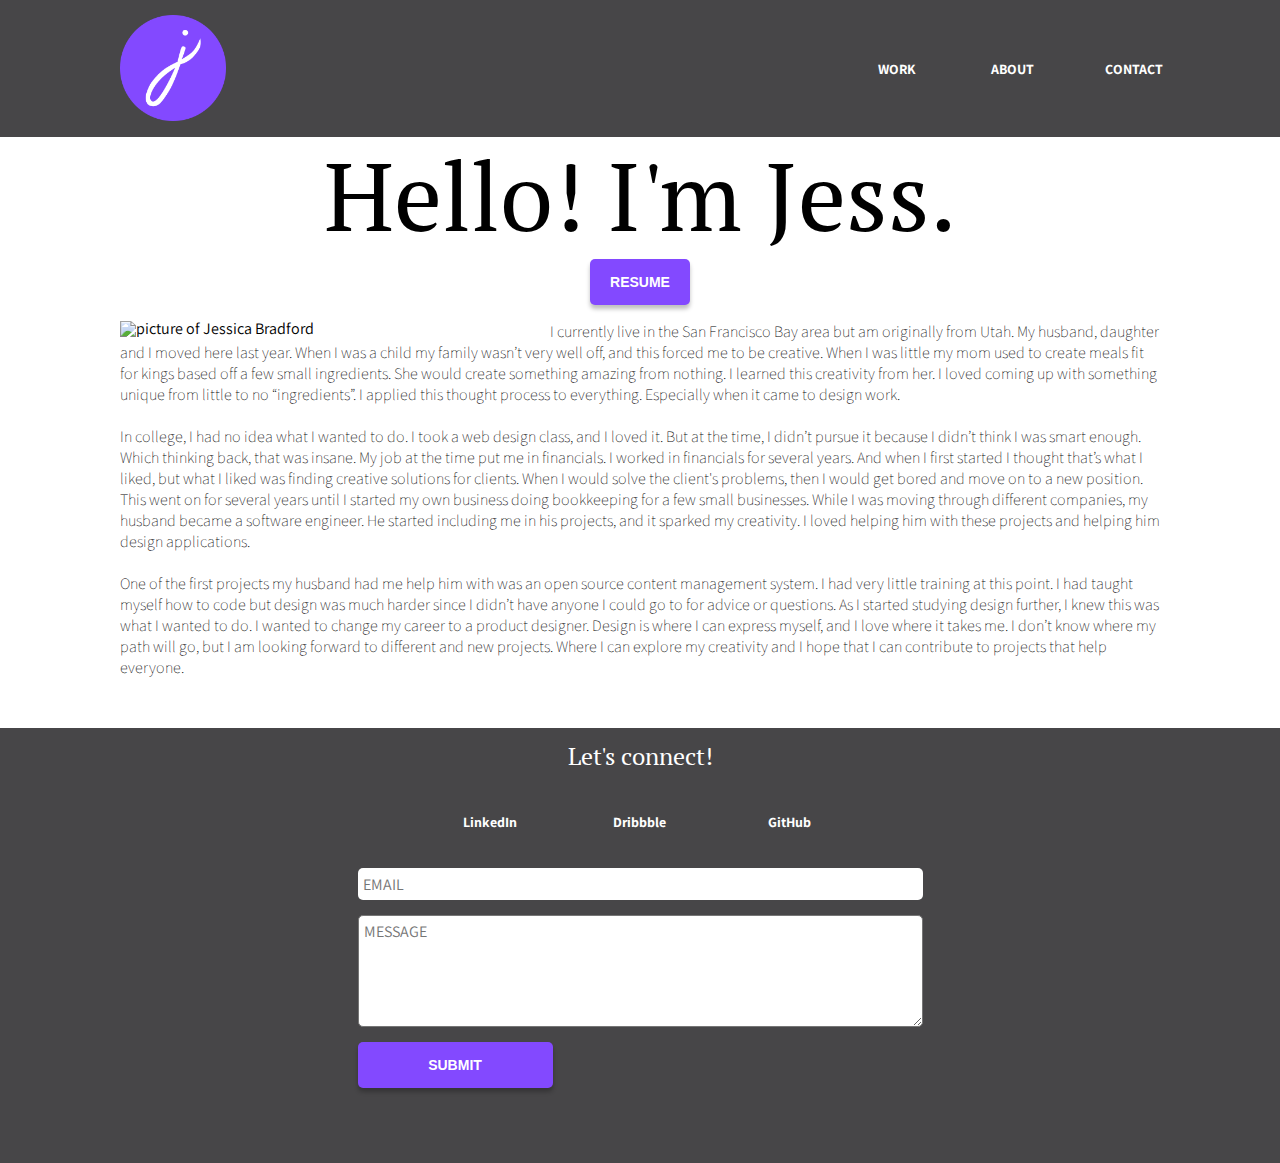
==== commit f3c991a3: "Clean up assets. Fix style response issues." ====
--- a/about.html
+++ b/about.html
@@ -50,7 +50,7 @@
 
     <section>
       <h1 class="h1-home">Hello! I'm Jess.</h1>
-      <button class="button white-font" href="assets/Resume.pdf" target="_blank">RESUME</button>
+      <button class="button white-font" onclick="window.open('assets/Resume.pdf')">RESUME</button>
     </section>
   </header>
   <main class="desktop-content tablet-content main">
--- a/css/style.css
+++ b/css/style.css
@@ -1,7 +1,7 @@
 /* Case studies Styling */
 @media (min-width: 1025px) {
   .case-study-main-grid {
-    grid-template-rows: 285px 300px 475px 617px 782px 400px 312px 880px 1108px 700px 453px
+    grid-template-rows: 270px 225px 475px 485px 760px 308px 400px 960px 850px 810px 360px;
   }
   .clickable-prototype {
     display: grid;
@@ -46,8 +46,7 @@
     align-content: center;
   }
   .user-flow-img {
-    height: 272px;
-    width: 466px;
+    width: 100%;
   }
   .vertical-divider {
     align-self: center;
@@ -110,7 +109,6 @@
     grid-template-columns: 33.3% 33.3% 33.3%;
   }
   .survey-img {
-    height: 212px;
     width: 75%;
     max-width: 415px;
     margin-bottom: 16px;
@@ -261,7 +259,7 @@
 @media (min-width: 1025px) {
   
   .about-img {
-    width: 325px;
+    width: 410px;
   }
   .desktop-menu {
     display: grid;
@@ -367,13 +365,10 @@
     margin-left: 120px;
     margin-right: 120px;
   }
-  .desktop-word {
-    max-width: 600px;
-  }
   .desktop-text-center {
     text-align: center;
   }
-  .desktop-left {
+  #desktop-left {
     justify-items: left;
   }
   .desktop-stretch {
@@ -419,6 +414,12 @@
   .work-container {
     display: grid;
     height: 358px;
+  }
+}
+
+@media (min-width: 768px) {
+  .desktop-word {
+    max-width: 600px;
   }
 }
 
@@ -450,12 +451,12 @@
 
 @media (min-width: 500px) and (max-width: 1024px) {
   .about-img {
-    width: 300px;
+    width: 50%;
   }
   .auto {
     margin: auto;
   }
-  .desktop-left {
+  #desktop-left {
     justify-items: left;
   }
   .featured {
@@ -472,7 +473,7 @@
 
 @media (min-width: 320px) and (max-width: 500px) {
   .about-img {
-    width: 100%;
+    width: 75%;
     justify-self: center;
     display: grid;
     margin: auto;
@@ -484,12 +485,10 @@
   .featured-work {
     height: 487px;
     align-items: center;
-    grid-template-rows: 196px 291px;
+    grid-template-rows: 250px 270px;
   }
   .featured-work-image {
-    height: 196px;
     width: 100%;
-    max-width: 415px;
     justify-self: center;
   }
   .form {
@@ -507,9 +506,6 @@
 }
 
 @media (min-width: 320px) and (max-width: 1024px) {
-  .footer {
-    width: 274px;
-  }
   .home-header {
     height: 345px;
   }
@@ -554,15 +550,16 @@
 }
 
 .button-resume {
-  background-color: #474648;
+  background-color: #fff;
+  color: #8349FF;
 }
 
 .button-resume:hover {
-  background-color: #353435;
+  background-color: #F2F0F4;
 }
 
 .button-width{
-  width: 165px;
+  width: 195px;
 }
 
 #button-top {
@@ -578,7 +575,7 @@
   display: inline-block;
   height: 60px;
   width: 60px;
-  box-shadow: 0px 4px 4px #474648;;
+  box-shadow: 0px 4px 4px #00000040;
 }
 
 #button-top:hover {
@@ -586,12 +583,18 @@
   font-size: 15px;
 }
 
+
+#button-top:hover {
+  background-color: #6834D7;
+  font-size: 15px;
+}
+
 .case-study-button {
   width: 120px;
 }
 
 .wide-button {
-  width: 193px;
+  width: 255px;
 }
 
 .center {
@@ -614,7 +617,8 @@
   display: grid;
   grid-gap: 20px;
   justify-content: center;
-  padding-bottom: 16px;
+  margin-top: 40px;
+  padding-bottom: 75px;
   padding-top: 16px;
 }
 
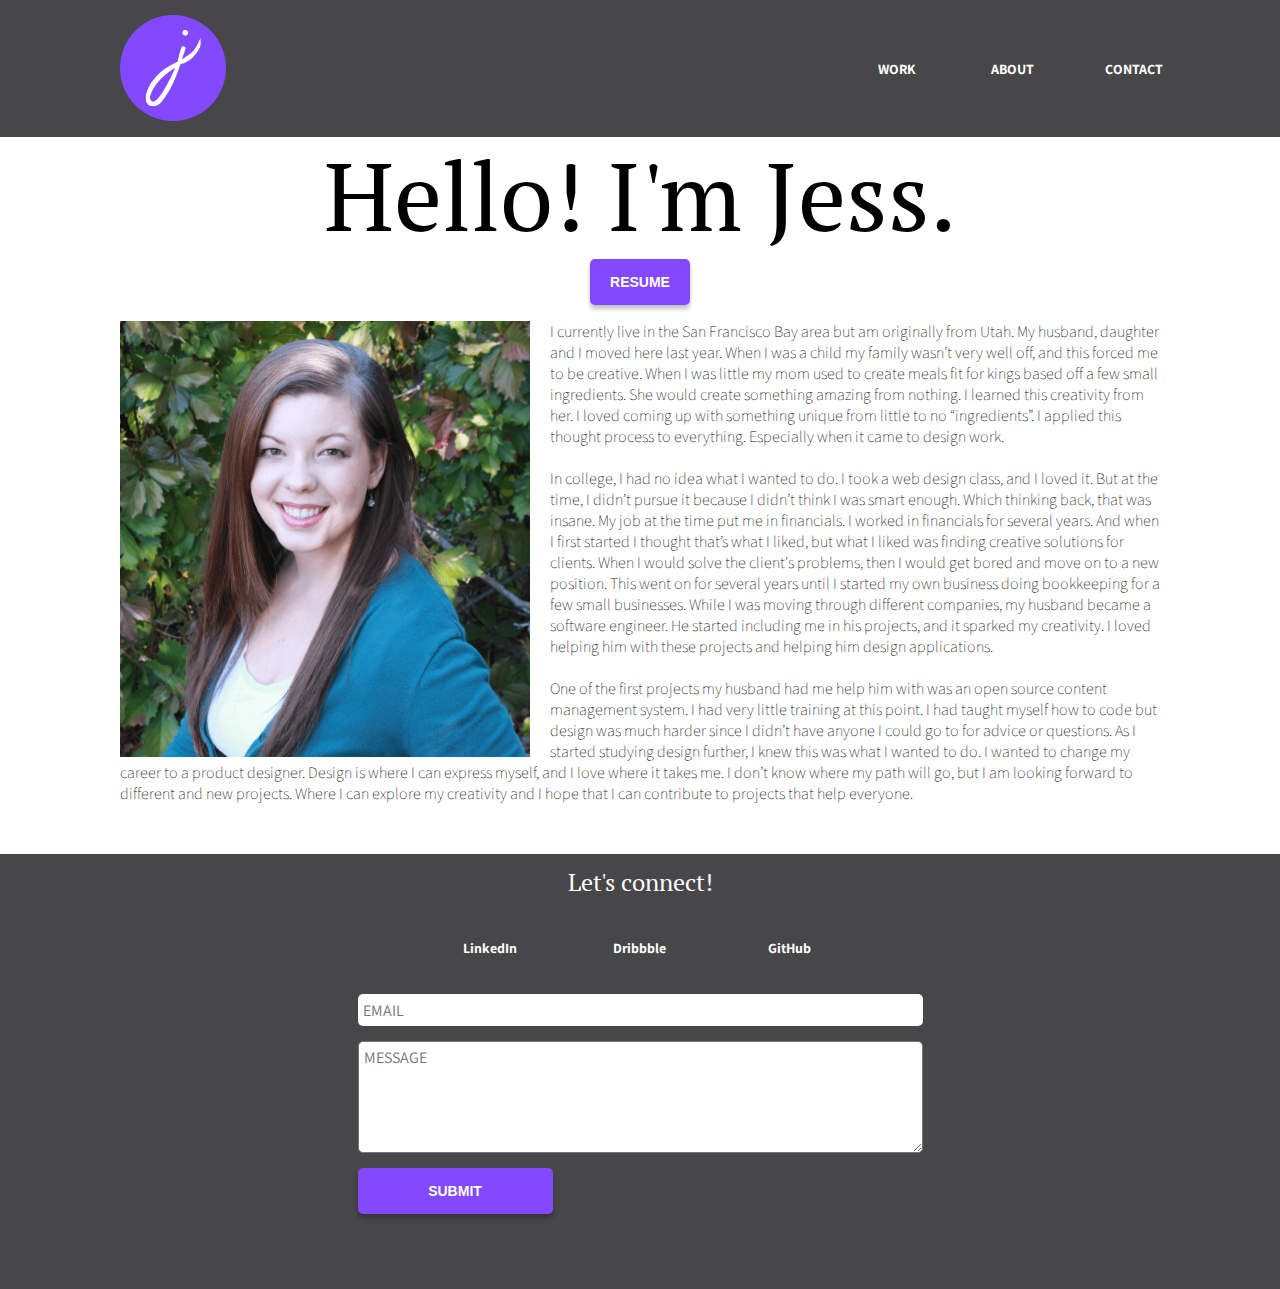
==== commit dfb39ca0: "Fix aboutpic image." ====
--- a/about.html
+++ b/about.html
@@ -54,7 +54,7 @@
     </section>
   </header>
   <main class="desktop-content tablet-content main">
-    <img class="about about-img" src="assets/AboutPic.png" alt="picture of Jessica Bradford" />
+    <img class="about about-img" src="assets/AboutPic.jpg" alt="picture of Jessica Bradford" />
       <p class="content margin-top-bottom">
         I currently live in the San Francisco Bay area but am originally from Utah. My husband, daughter and I moved
         here last year. When I was a child my family wasn’t very well off, and this forced me to be creative. When I was
--- a/css/style.css
+++ b/css/style.css
@@ -257,7 +257,6 @@
 /* Menu */
 
 @media (min-width: 1025px) {
-  
   .about-img {
     width: 410px;
   }
@@ -583,12 +582,6 @@
   font-size: 15px;
 }
 
-
-#button-top:hover {
-  background-color: #6834D7;
-  font-size: 15px;
-}
-
 .case-study-button {
   width: 120px;
 }
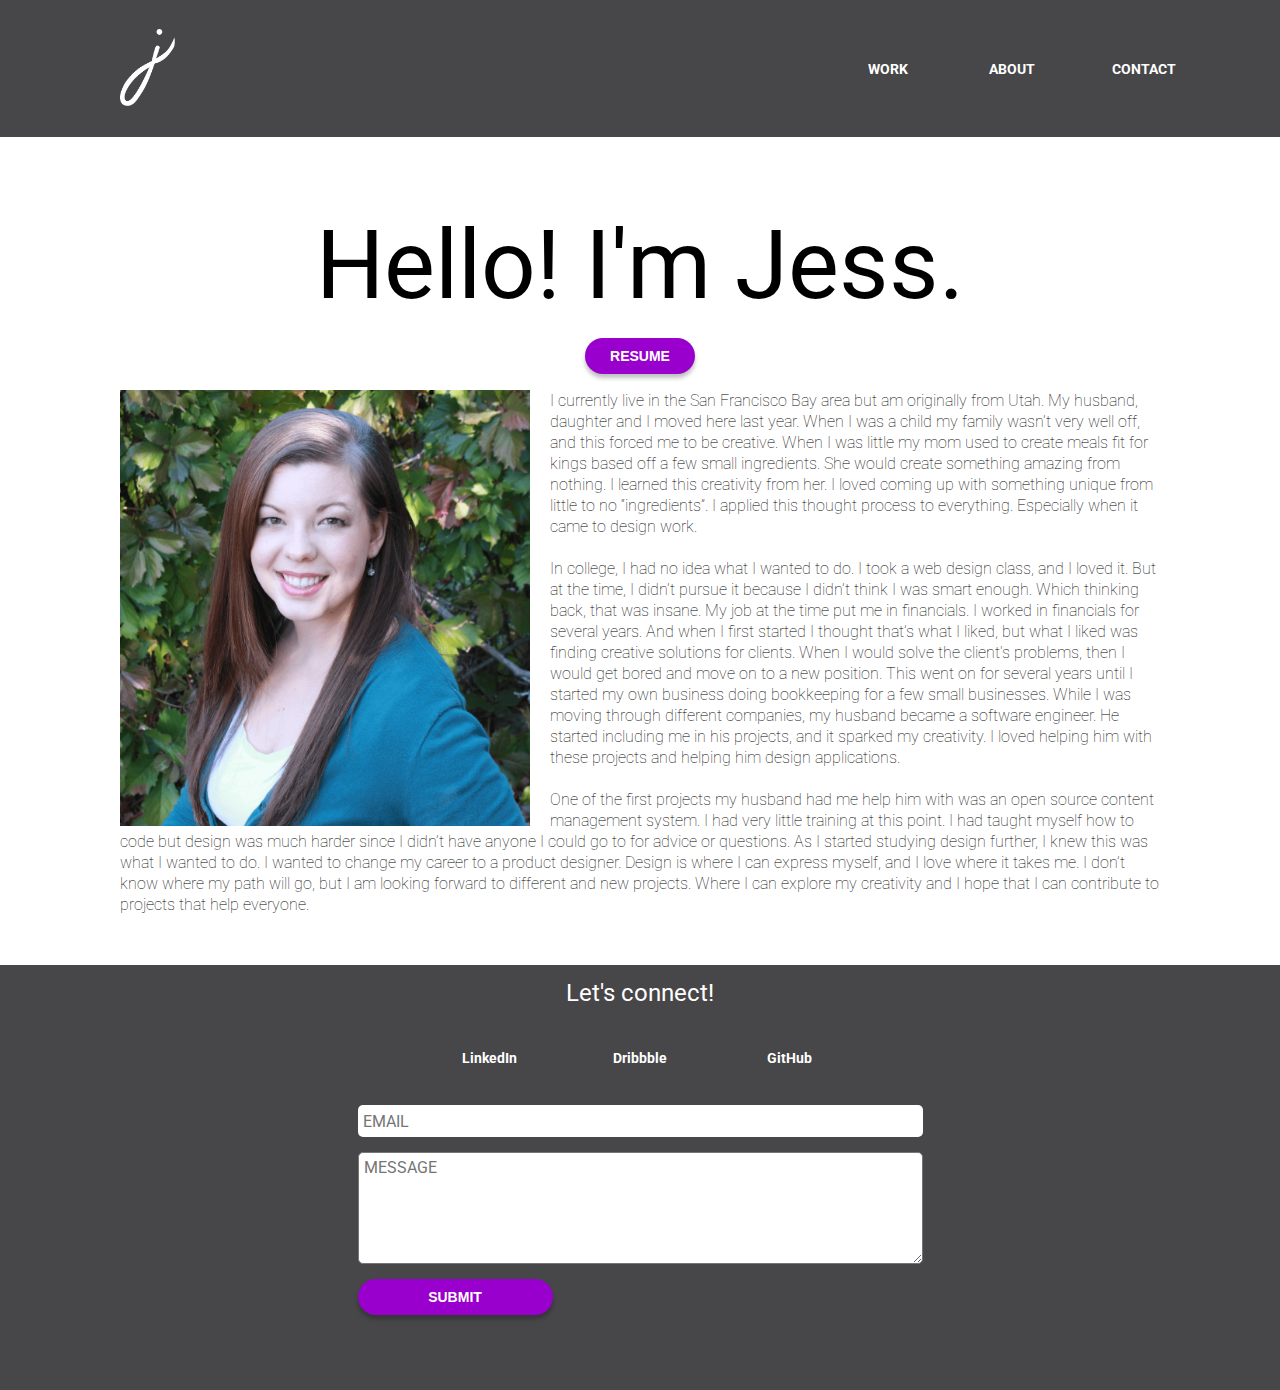
==== commit 7a768d65: "Change home page design and color scheme" ====
--- a/about.html
+++ b/about.html
@@ -8,8 +8,7 @@
   <link rel="stylesheet" type="text/css" href="css/reset.css">
   <link rel="stylesheet" type="text/css" href="css/style.css">
   <!--Fonts-->
-  <link href="https://fonts.googleapis.com/css?family=Assistant:300,400,700|PT+Serif:400,700&display=swap"
-    rel="stylesheet">
+  <link href="https://fonts.googleapis.com/css?family=Roboto:300,400,700&display=swap" rel="stylesheet">
   <!--Font Awesome-->
   <link rel="stylesheet" href="https://use.fontawesome.com/releases/v5.8.1/css/all.css"
     integrity="sha384-50oBUHEmvpQ+1lW4y57PTFmhCaXp0ML5d60M1M7uH2+nqUivzIebhndOJK28anvf" crossorigin="anonymous">
@@ -21,7 +20,7 @@
       <nav class="black-background top-menu white-font">
         <!-- mobile bar -->
         <a class="content tablet-content logo" href="home.html">
-          <img class="logo-image" src="assets/J.png" alt="Jessica Bradford's logo" />
+          <img class="j-white-logo" src="assets/j-white.png" alt="Jessica Bradford's logo" />
         </a>
         <div class="content menu-icon icons tablet-content white-font">
           <i class="fas fa-bars" aria-hidden="true"></i>
--- a/css/style.css
+++ b/css/style.css
@@ -378,10 +378,7 @@
     width: 450px;
   }
   .home-header {
-    height: 465px;
-  }
-  .home-header {
-    height: 470px;
+    height: 90vh;
   }
   .featured {
     text-align: left;
@@ -506,7 +503,7 @@
 
 @media (min-width: 320px) and (max-width: 1024px) {
   .home-header {
-    height: 345px;
+    height: 90vh;
   }
   .logo-image {
     width: 47px;
@@ -528,29 +525,29 @@
 }
 
 body {
-  font-family: 'Assistant', sans-serif;
+  font-family: 'Roboto', sans-serif;
 }
 
 .button {
-  background-color: #8349FF;
-  border-radius: 5px;
-  padding-top: 15px;
-  padding-bottom: 15px;
+  background-color: #9900cd;
+  border-radius: 25px;
+  padding-top: 10px;
+  padding-bottom: 10px;
   box-shadow: 0px 4px 4px #00000040;
   border: none;
   font-size: 14px;
   font-weight: bold;
-  width: 100px;
+  width: 110px;
 }
 
 .button:hover {
-  background-color: #6834D7;
+  background-color: #73009a;
   font-size: 15px;
 }
 
 .button-resume {
   background-color: #fff;
-  color: #8349FF;
+  color:#9900cd;
 }
 
 .button-resume:hover {
@@ -567,7 +564,7 @@
   bottom: 20px;
   right: 30px;
   z-index: 99;
-  background-color: #8349FF;
+  background-color: #9900cd;
   cursor: pointer;
   border-radius: 50%;
   border: none;
@@ -578,7 +575,7 @@
 }
 
 #button-top:hover {
-  background-color: #6834D7;
+  background-color: #73009a;
   font-size: 15px;
 }
 
@@ -627,7 +624,7 @@
   padding-left: 5px;
   border-radius: 5px;
   border: none;
-  font-family: 'Assistant', sans-serif;
+  font-family: 'Roboto', sans-serif;
 }
 
 .message {
@@ -635,17 +632,16 @@
   font-size: 16px;
   padding: 5px;
   border-radius: 5px;
-  font-family: 'Assistant', sans-serif;
+  font-family: 'Roboto', sans-serif;
 }
 
 .home-header {
-  background: linear-gradient(63deg, #8349FF, #7305FF 70.71%);
-  background-image: url(../assets/Group.png);
+  background: linear-gradient(45deg, #00008b, #9900cd 70.71%);
+  clip-path: polygon(0 0, 100% 0, 100% 92%, 0% 100%);
   background-size: 100% 190%;
 }
 .menu-background {
-  background: linear-gradient(63deg, #8349FF, #7305FF 70.71%);
-  background-image: url(../assets/Group.png);
+  background: linear-gradient(45deg, #00008b, #9900cd 70.71%);
   background-size: 158% 232%;
   opacity: 0.95;
 }
@@ -698,7 +694,7 @@
     font-size: 96px;
   }
   .h1-home {
-    margin-top: 10px;
+    margin-top: 80px;
   }
   h4 {
     font-size: 34px;
@@ -716,7 +712,7 @@
     font-size: 42px;
   }
   .h1-home {
-    margin-top: 32px;
+    margin-top: 150px;
   }
   h4 {
     font-size: 30px;
@@ -748,11 +744,10 @@
 }
 
 .h1-home {
-  margin-bottom: 16px;
+  margin-bottom: 25px;
 }
 
 h1, h2, h3, h4, h5 {
-  font-family: 'PT Serif', serif;
   text-align: center;
 }
 
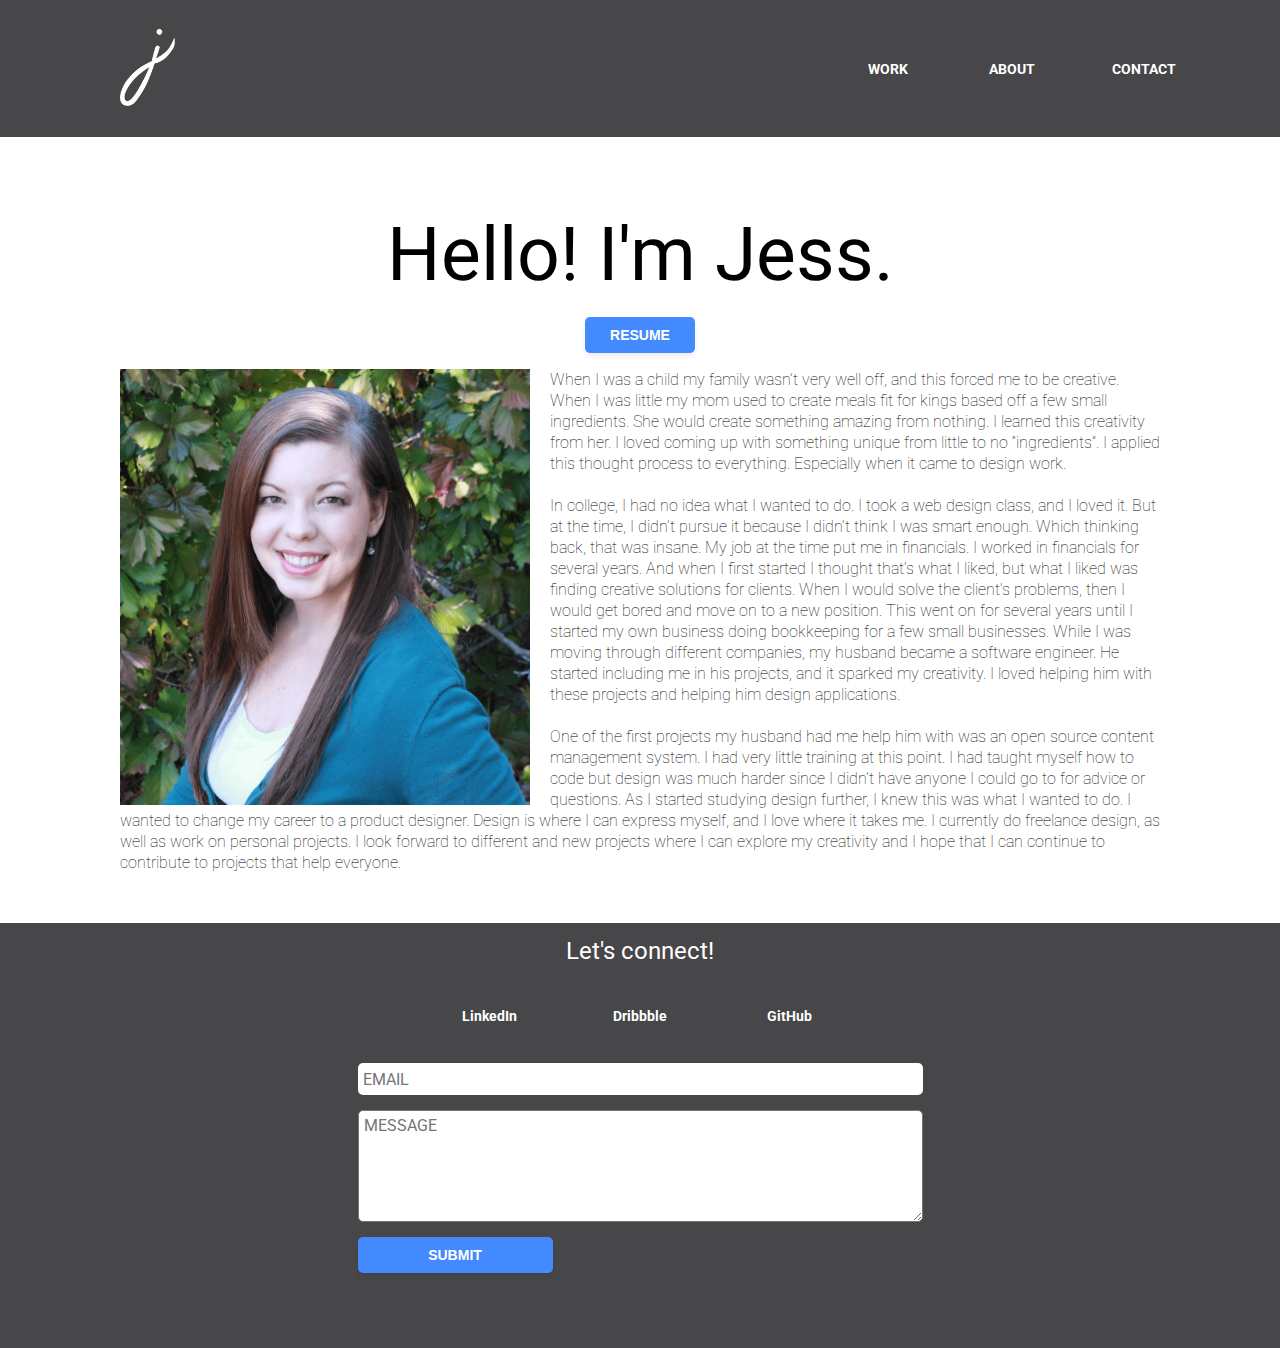
==== commit ef79fb7d: "Change button style. Fix <a> tags." ====
--- a/about.html
+++ b/about.html
@@ -55,8 +55,7 @@
   <main class="desktop-content tablet-content main">
     <img class="about about-img" src="assets/AboutPic.jpg" alt="picture of Jessica Bradford" />
       <p class="content margin-top-bottom">
-        I currently live in the San Francisco Bay area but am originally from Utah. My husband, daughter and I moved
-        here last year. When I was a child my family wasn’t very well off, and this forced me to be creative. When I was
+        When I was a child my family wasn’t very well off, and this forced me to be creative. When I was
         little my mom used to create meals fit for kings based off a few small ingredients. She would create something
         amazing from nothing. I learned this creativity from her. I loved coming up with something unique from little to
         no “ingredients”. I applied this thought process to everything. Especially when it came to design work.
@@ -76,8 +75,8 @@
         very little training at this point. I had taught myself how to code but design was much harder since I didn’t
         have anyone I could go to for advice or questions. As I started studying design further, I knew this was what I
         wanted to do. I wanted to change my career to a product designer. Design is where I can express myself, and I
-        love where it takes me. I don’t know where my path will go, but I am looking forward to different and new
-        projects. Where I can explore my creativity and I hope that I can contribute to projects that help everyone.
+        love where it takes me. I currently do freelance design, as well as work on personal projects. I look forward to different and new
+        projects where I can explore my creativity and I hope that I can continue to contribute to projects that help everyone.
       </p>
   </main>
   <footer class="footer-about black-background footer-padding white-font" id="contact">
--- a/css/style.css
+++ b/css/style.css
@@ -529,11 +529,12 @@
 }
 
 .button {
-  background-color: #9900cd;
-  border-radius: 25px;
+  background-color: #448AFF;
+  border-radius: 5px;
+  color: #fff;
   padding-top: 10px;
   padding-bottom: 10px;
-  box-shadow: 0px 4px 4px #00000040;
+  box-shadow: 0px 4px 4px #00000010;
   border: none;
   font-size: 14px;
   font-weight: bold;
@@ -541,17 +542,7 @@
 }
 
 .button:hover {
-  background-color: #73009a;
-  font-size: 15px;
-}
-
-.button-resume {
-  background-color: #fff;
-  color:#9900cd;
-}
-
-.button-resume:hover {
-  background-color: #F2F0F4;
+  background-color: #2979FF;
 }
 
 .button-width{
@@ -564,18 +555,18 @@
   bottom: 20px;
   right: 30px;
   z-index: 99;
-  background-color: #9900cd;
+  background-color: #448AFF;
   cursor: pointer;
   border-radius: 50%;
   border: none;
   display: inline-block;
   height: 60px;
   width: 60px;
-  box-shadow: 0px 4px 4px #00000040;
+  box-shadow: 0px 4px 4px #00000010;
 }
 
 #button-top:hover {
-  background-color: #73009a;
+  background-color: #2979FF;
   font-size: 15px;
 }
 
@@ -691,7 +682,7 @@
 /** Typography **/
 @media (min-width: 1025px) {
   h1 {
-    font-size: 96px;
+    font-size: 75px;
   }
   .h1-home {
     margin-top: 80px;
@@ -732,7 +723,7 @@
 }
 
 a:hover{
-  font-size: 15px;
+  color: lightgrey;
 }
 
 .bold {
